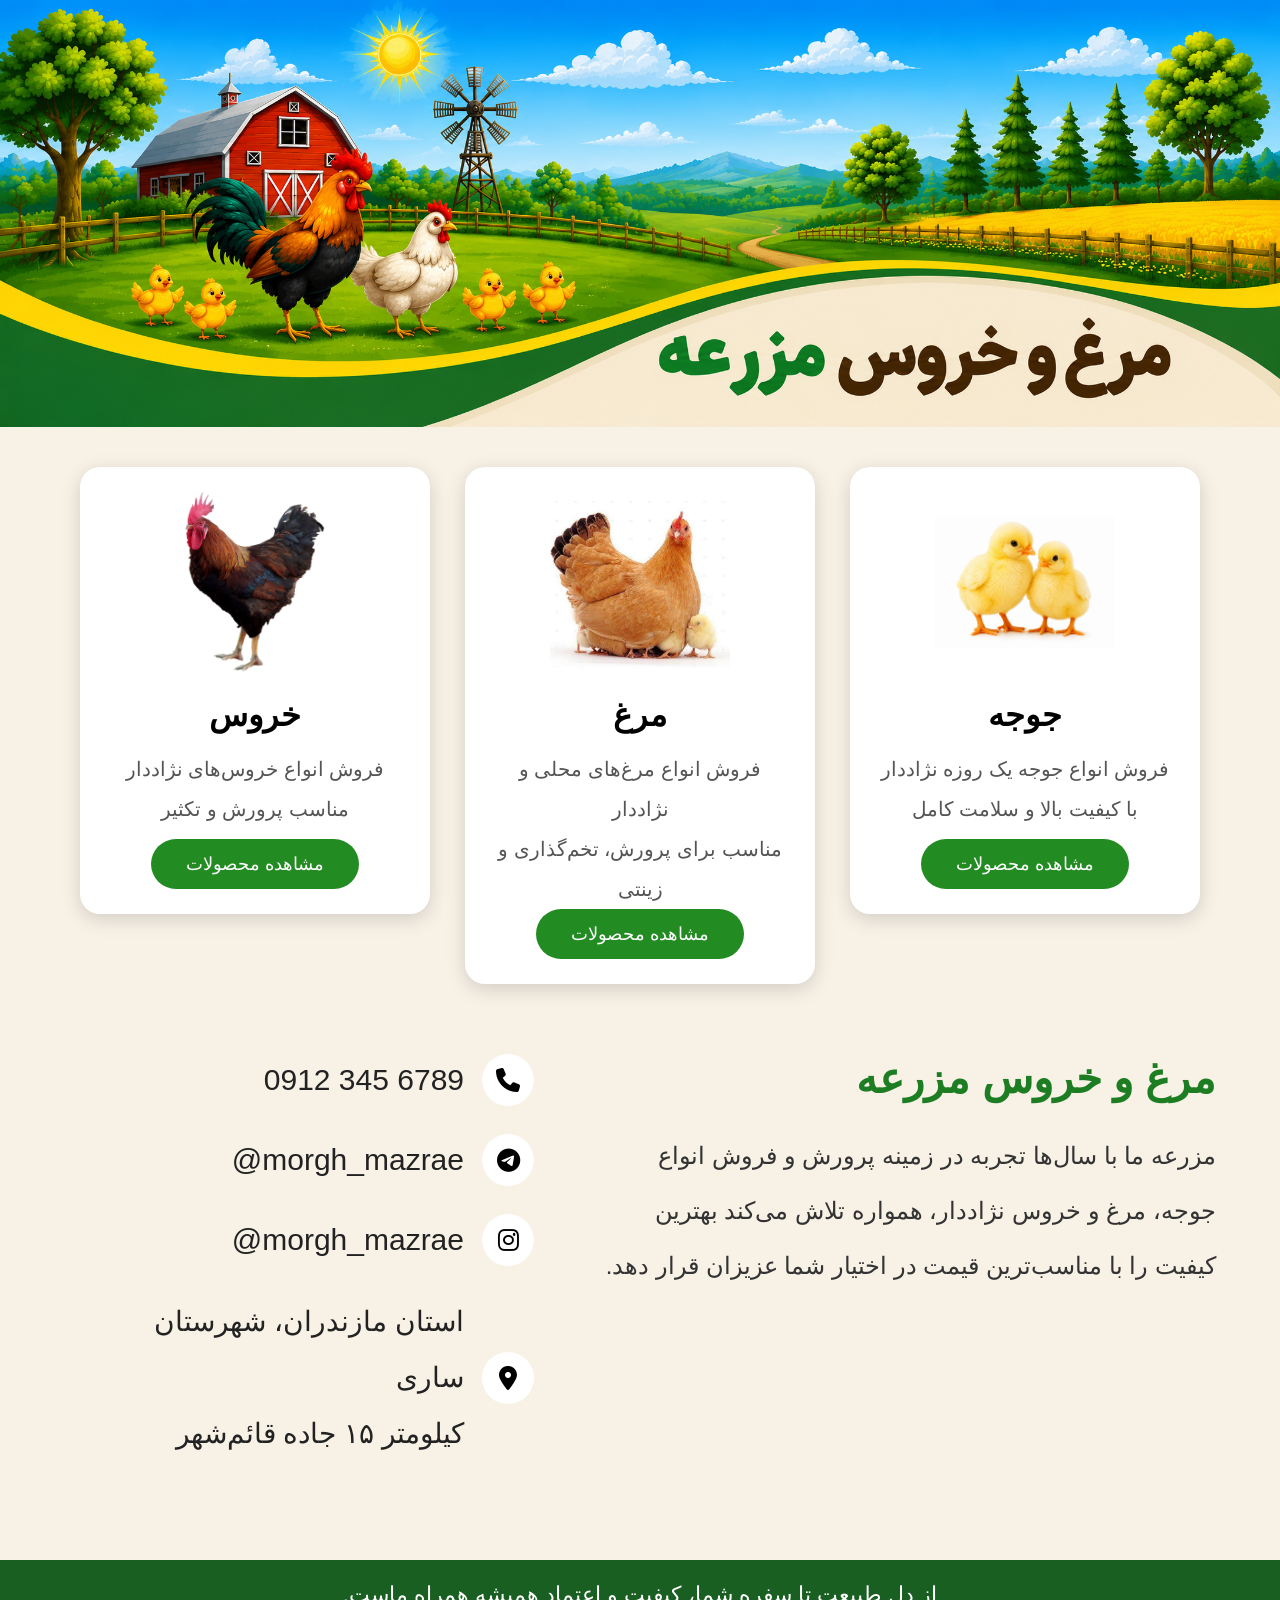
==== index.html @ 4c407608 "change" ====
<!DOCTYPE html>
<html lang="fa" dir="rtl">
<head>
<meta charset="UTF-8">
<meta name="viewport" content="width=device-width, initial-scale=1.0">
<title>مرغ و خروس مزرعه</title>
<link rel="icon" type="image/png" href="images/favicon.png">
<link rel="stylesheet" href="https://cdnjs.cloudflare.com/ajax/libs/font-awesome/6.7.2/css/all.min.css">
<link rel="stylesheet" href="css/style.css">
</head>
<body>

<header>
<img src="images/header.png" alt="مرغ و خروس مزرعه">
</header>

<section class="cards">

<div class="card">
<img src="images/chick.png" alt="جوجه">
<h2>جوجه</h2>
<p>فروش انواع جوجه یک روزه نژاددار<br>با کیفیت بالا و سلامت کامل</p>
<button>مشاهده محصولات</button>
</div>

<div class="card">
<img src="images/morgh.png" alt="مرغ">
<h2>مرغ</h2>
<p>فروش انواع مرغ‌های محلی و نژاددار<br>مناسب برای پرورش، تخم‌گذاری و زینتی</p>
<button>مشاهده محصولات</button>
</div>

<div class="card">
<img src="images/khroos.png" alt="خروس">
<h2>خروس</h2>
<p>فروش انواع خروس‌های نژاددار<br>مناسب پرورش و تکثیر</p>
<button>مشاهده محصولات</button>
</div>

</section>

<section class="about-contact">

<div class="about">
<h2>مرغ و خروس مزرعه</h2>
<p>
مزرعه ما با سال‌ها تجربه در زمینه پرورش و فروش انواع جوجه، مرغ و خروس نژاددار،
همواره تلاش می‌کند بهترین کیفیت را با مناسب‌ترین قیمت در اختیار شما عزیزان قرار دهد.
</p>
</div>

<div class="contact">

<div class="contact-item">
<div class="icon"><i class="fa-solid fa-phone"></i></div>
<span class="ltr">0912 345 6789</span>
</div>

<div class="contact-item">
<div class="icon"><i class="fa-brands fa-telegram"></i></div>
<span class="ltr">@morgh_mazrae</span>
</div>

<div class="contact-item">
<div class="icon"><i class="fa-brands fa-instagram"></i></div>
<span class="ltr">@morgh_mazrae</span>
</div>

<div class="contact-item">
<div class="icon"><i class="fa-solid fa-location-dot"></i></div>
<span class="address">
استان مازندران، شهرستان ساری<br>
کیلومتر ۱۵ جاده قائم‌شهر
</span>
</div>

</div>

</section>

<footer>
<p>از دل طبیعت تا سفره شما، کیفیت و اعتماد همیشه همراه ماست.</p>
</footer>

</body>
</html>
---- css/style.css ----
*{margin:0;padding:0;box-sizing:border-box}
body{background:#F7F1E6;font-family:Tahoma,sans-serif}
header{width:100%}header img{width:100%;display:block}
.cards{width:90%;margin:40px auto;display:flex;justify-content:center;align-items:flex-start;gap:35px;flex-wrap:wrap}
.card{width:350px;background:#fff;border-radius:20px;padding:25px;text-align:center;box-shadow:0 5px 20px rgba(0,0,0,.15);transition:.3s}
.card:hover{transform:translateY(-8px)}
.card img{width:180px;height:180px;object-fit:contain}
.card h2{font-size:32px;margin:20px 0 15px}
.card p{color:#555;font-size:20px;line-height:2;min-height:90px}
.card button{background:#228B22;color:#fff;border:none;padding:14px 35px;border-radius:40px;cursor:pointer;font-size:18px;transition:.3s}
.card button:hover{background:#196d19}
.about-contact{width:90%;margin:70px auto;display:flex;justify-content:center;align-items:flex-start;gap:70px}
.about{flex:1}.about h2{color:#1d7d22;font-size:42px;margin-bottom:25px}.about p{font-size:24px;line-height:2.3;color:#333}
.contact{width:430px;padding-left:35px;margin-left:40px}
.contact-item{display:flex;align-items:center;gap:18px;margin-bottom:28px}
.icon{width:52px;height:52px;background:#fff;border-radius:50%;display:flex;justify-content:center;align-items:center;font-size:24px;color:#000;flex-shrink:0}
.ltr{direction:ltr;unicode-bidi:bidi-override;font-size:30px;color:#222}
.address{direction:rtl;font-size:28px;line-height:2;color:#222}
footer{background:#195f22;color:#fff;text-align:center;padding:22px;margin-top:70px;font-size:22px}
@media(max-width:992px){
.cards{flex-direction:column;align-items:center}
.card{width:95%;max-width:420px}
.about-contact{flex-direction:column;gap:40px}
.about{text-align:center}
.about h2{font-size:34px}.about p{font-size:22px}
.contact{width:100%;max-width:500px;padding-left:0;margin:0 auto}
}
@media(max-width:768px){
.card{width:92%;padding:20px}
.card img{width:150px;height:150px}
.card h2{font-size:28px}
.card p{font-size:18px;min-height:auto}
.card button{width:100%}
.about-contact{width:92%;margin:50px auto}
.about h2{font-size:30px}.about p{font-size:19px}
.icon{width:46px;height:46px;font-size:20px}
.ltr,.address{font-size:20px}
footer{font-size:18px;padding:18px}
}
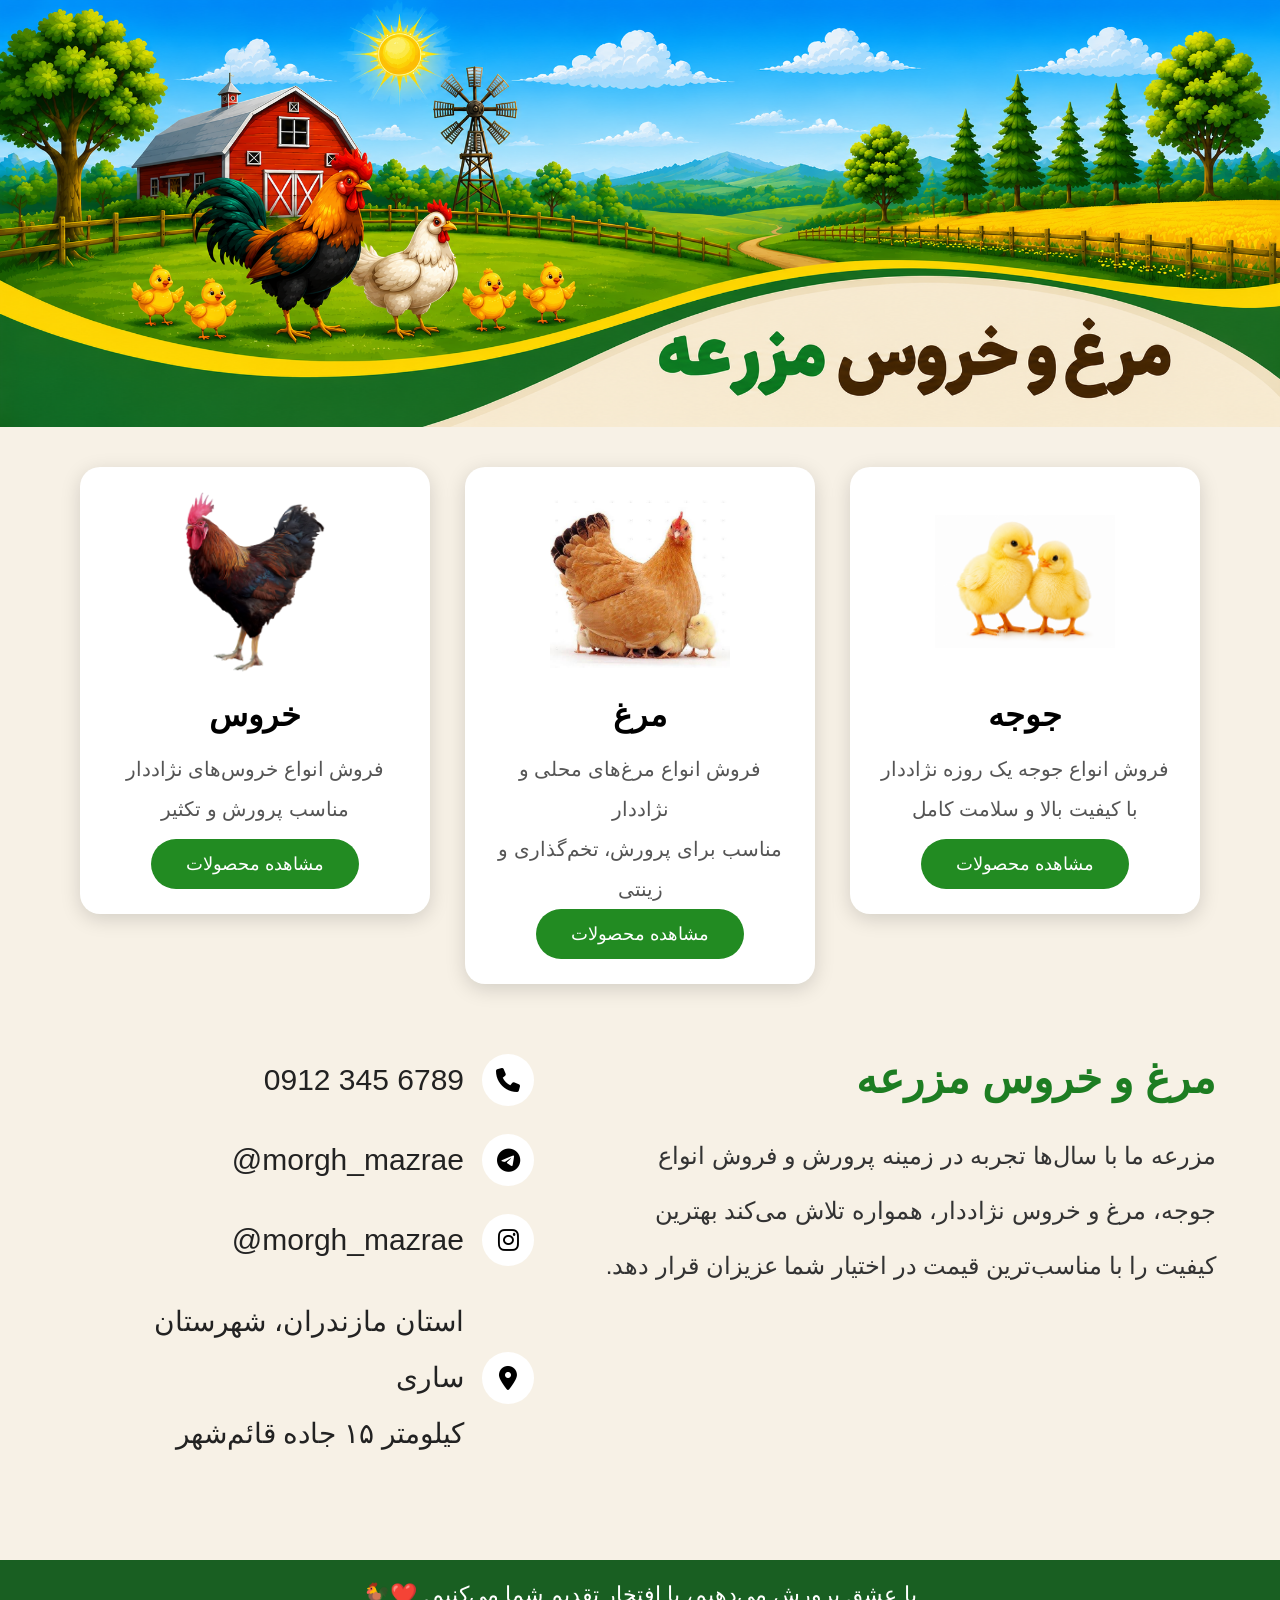
==== commit cd6b6310: "text" ====
--- a/index.html
+++ b/index.html
@@ -79,7 +79,7 @@
 </section>
 
 <footer>
-<p>از دل طبیعت تا سفره شما، کیفیت و اعتماد همیشه همراه ماست.</p>
+<p>با عشق پرورش می‌دهیم، با افتخار تقدیم شما می‌کنیم. ❤️🐓</p>
 </footer>
 
 </body>
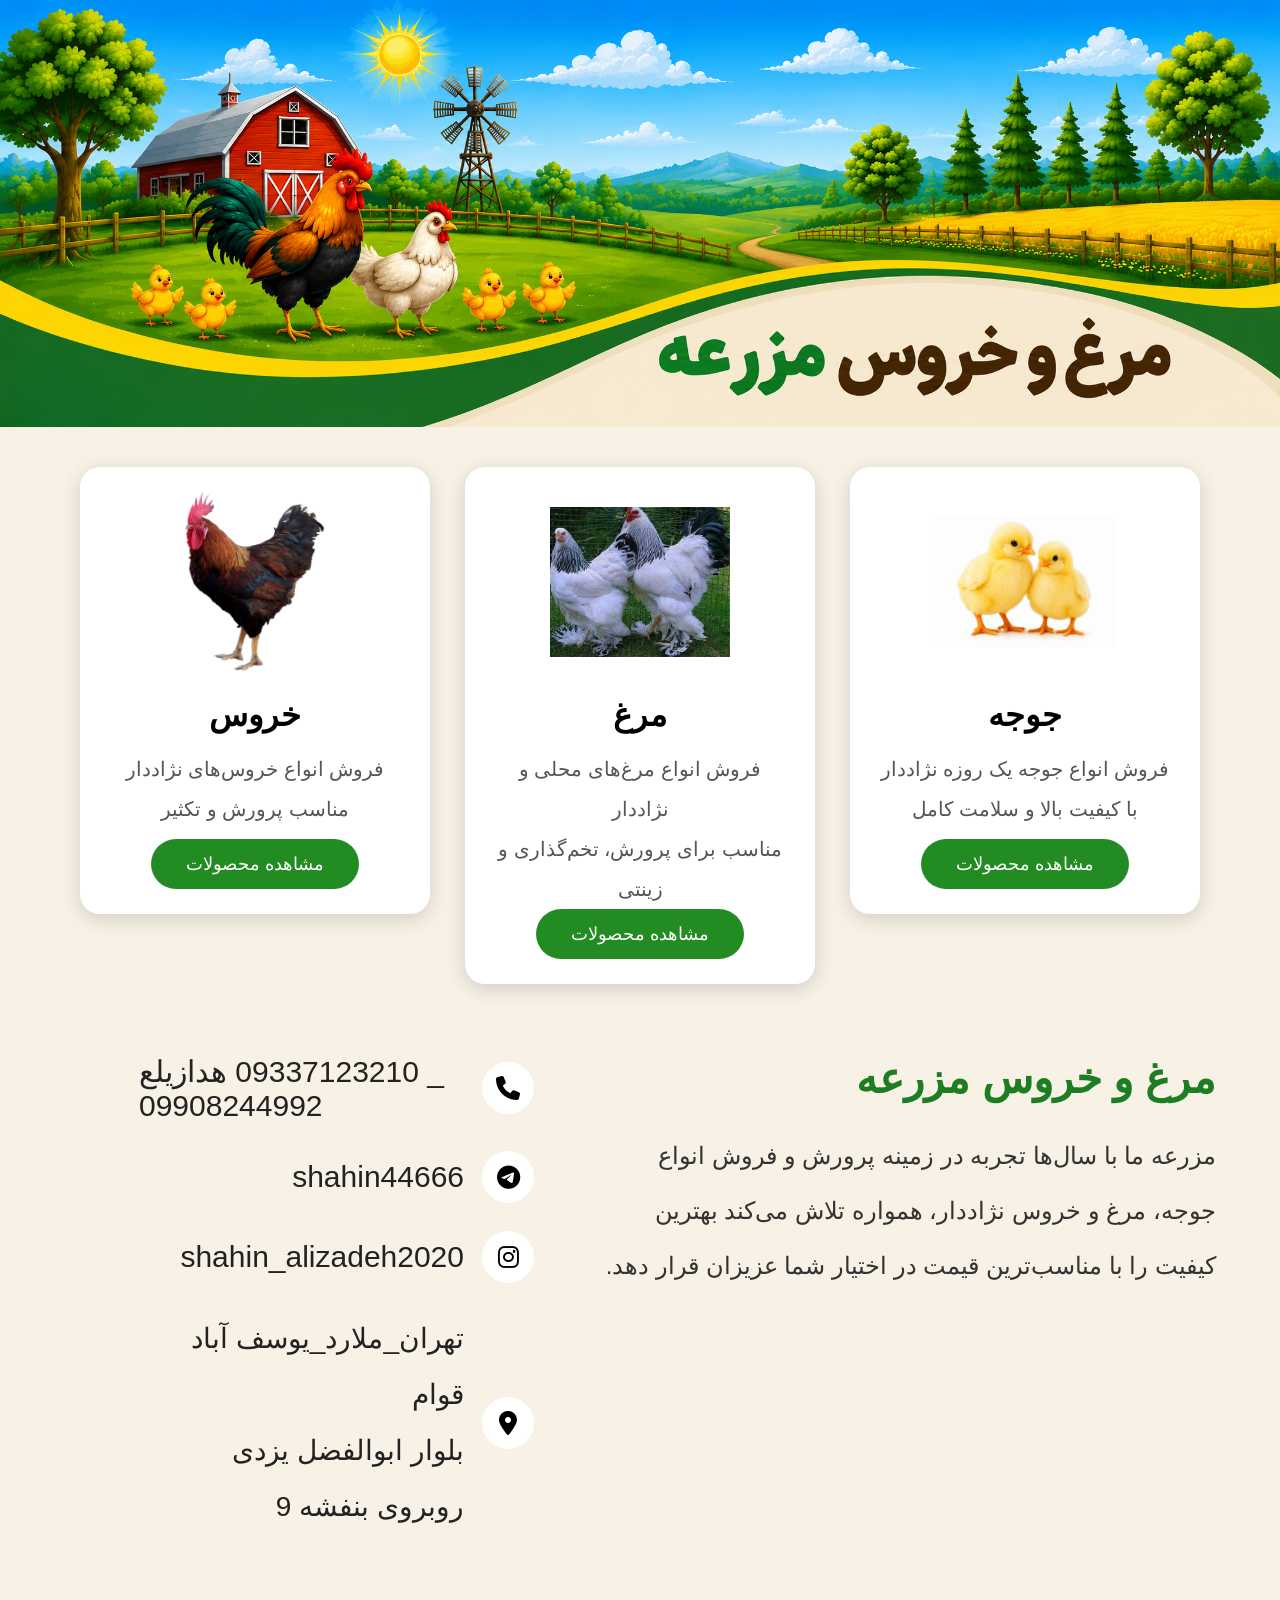
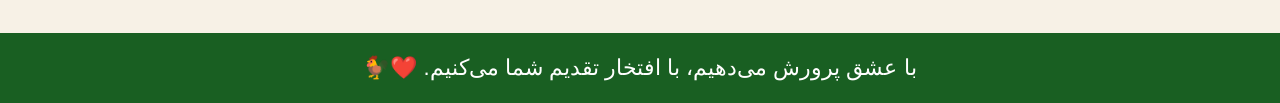
==== commit 2fa5678b: "chang text address" ====
--- a/index.html
+++ b/index.html
@@ -3,7 +3,7 @@
 <head>
 <meta charset="UTF-8">
 <meta name="viewport" content="width=device-width, initial-scale=1.0">
-<title>مرغ و خروس مزرعه</title>
+<title>جوجه مزرعه</title>
 <link rel="icon" type="image/png" href="images/favicon.png">
 <link rel="stylesheet" href="https://cdnjs.cloudflare.com/ajax/libs/font-awesome/6.7.2/css/all.min.css">
 <link rel="stylesheet" href="css/style.css">
@@ -11,7 +11,7 @@
 <body>
 
 <header>
-<img src="images/header.png" alt="مرغ و خروس مزرعه">
+<img src="images/header.png" alt="جوجه نژاددار مزرعه">
 </header>
 
 <section class="cards">
@@ -53,24 +53,24 @@
 
 <div class="contact-item">
 <div class="icon"><i class="fa-solid fa-phone"></i></div>
-<span class="ltr">0912 345 6789</span>
+<span class="ltr">علیزاده 09337123210 _ 09908244992</span>
 </div>
 
 <div class="contact-item">
 <div class="icon"><i class="fa-brands fa-telegram"></i></div>
-<span class="ltr">@morgh_mazrae</span>
+<span class="ltr">shahin44666</span>
 </div>
 
 <div class="contact-item">
 <div class="icon"><i class="fa-brands fa-instagram"></i></div>
-<span class="ltr">@morgh_mazrae</span>
+<span class="ltr">shahin_alizadeh2020</span>
 </div>
 
 <div class="contact-item">
 <div class="icon"><i class="fa-solid fa-location-dot"></i></div>
 <span class="address">
-استان مازندران، شهرستان ساری<br>
-کیلومتر ۱۵ جاده قائم‌شهر
+تهران_ملارد_یوسف آباد قوام<br>
+بلوار ابوالفضل یزدی  روبروی بنفشه 9
 </span>
 </div>
 
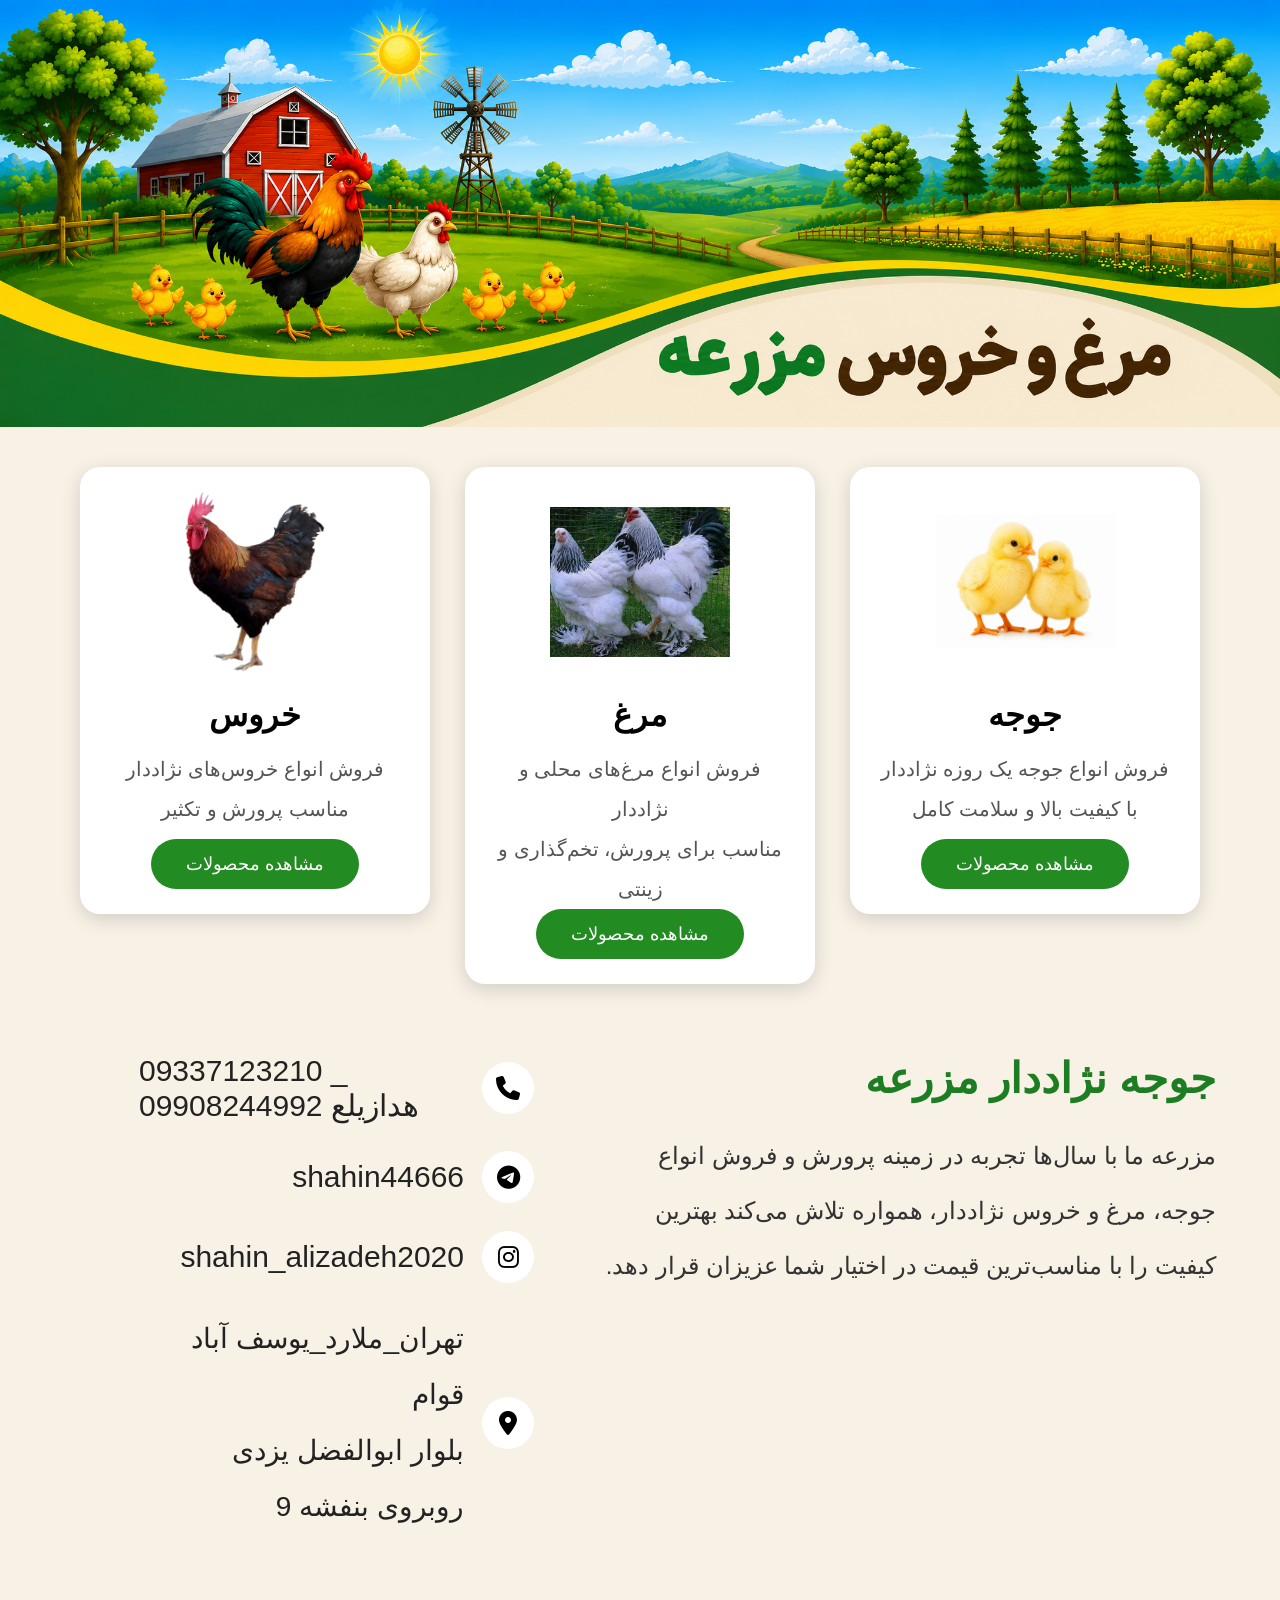
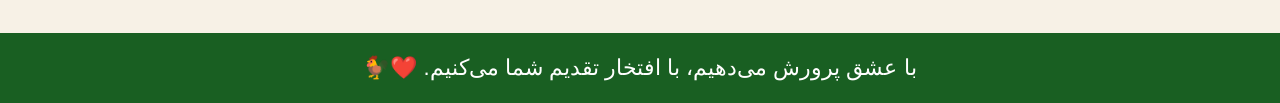
==== commit ddb8522f: "chang" ====
--- a/index.html
+++ b/index.html
@@ -17,21 +17,21 @@
 <section class="cards">
 
 <div class="card">
-<img src="images/chick.png" alt="جوجه">
+<img src="images/chick.png" alt="جوجه برهما بلک">
 <h2>جوجه</h2>
 <p>فروش انواع جوجه یک روزه نژاددار<br>با کیفیت بالا و سلامت کامل</p>
 <button>مشاهده محصولات</button>
 </div>
 
 <div class="card">
-<img src="images/morgh.png" alt="مرغ">
+<img src="images/morgh.png" alt="جوجه برهما لایت">
 <h2>مرغ</h2>
 <p>فروش انواع مرغ‌های محلی و نژاددار<br>مناسب برای پرورش، تخم‌گذاری و زینتی</p>
 <button>مشاهده محصولات</button>
 </div>
 
 <div class="card">
-<img src="images/khroos.png" alt="خروس">
+<img src="images/khroos.png" alt="جوجه برهما گلد">
 <h2>خروس</h2>
 <p>فروش انواع خروس‌های نژاددار<br>مناسب پرورش و تکثیر</p>
 <button>مشاهده محصولات</button>
@@ -42,7 +42,7 @@
 <section class="about-contact">
 
 <div class="about">
-<h2>مرغ و خروس مزرعه</h2>
+<h2>جوجه نژاددار مزرعه</h2>
 <p>
 مزرعه ما با سال‌ها تجربه در زمینه پرورش و فروش انواع جوجه، مرغ و خروس نژاددار،
 همواره تلاش می‌کند بهترین کیفیت را با مناسب‌ترین قیمت در اختیار شما عزیزان قرار دهد.
@@ -53,7 +53,7 @@
 
 <div class="contact-item">
 <div class="icon"><i class="fa-solid fa-phone"></i></div>
-<span class="ltr">علیزاده 09337123210 _ 09908244992</span>
+<span class="ltr">09337123210 _ 09908244992 علیزاده</span>
 </div>
 
 <div class="contact-item">
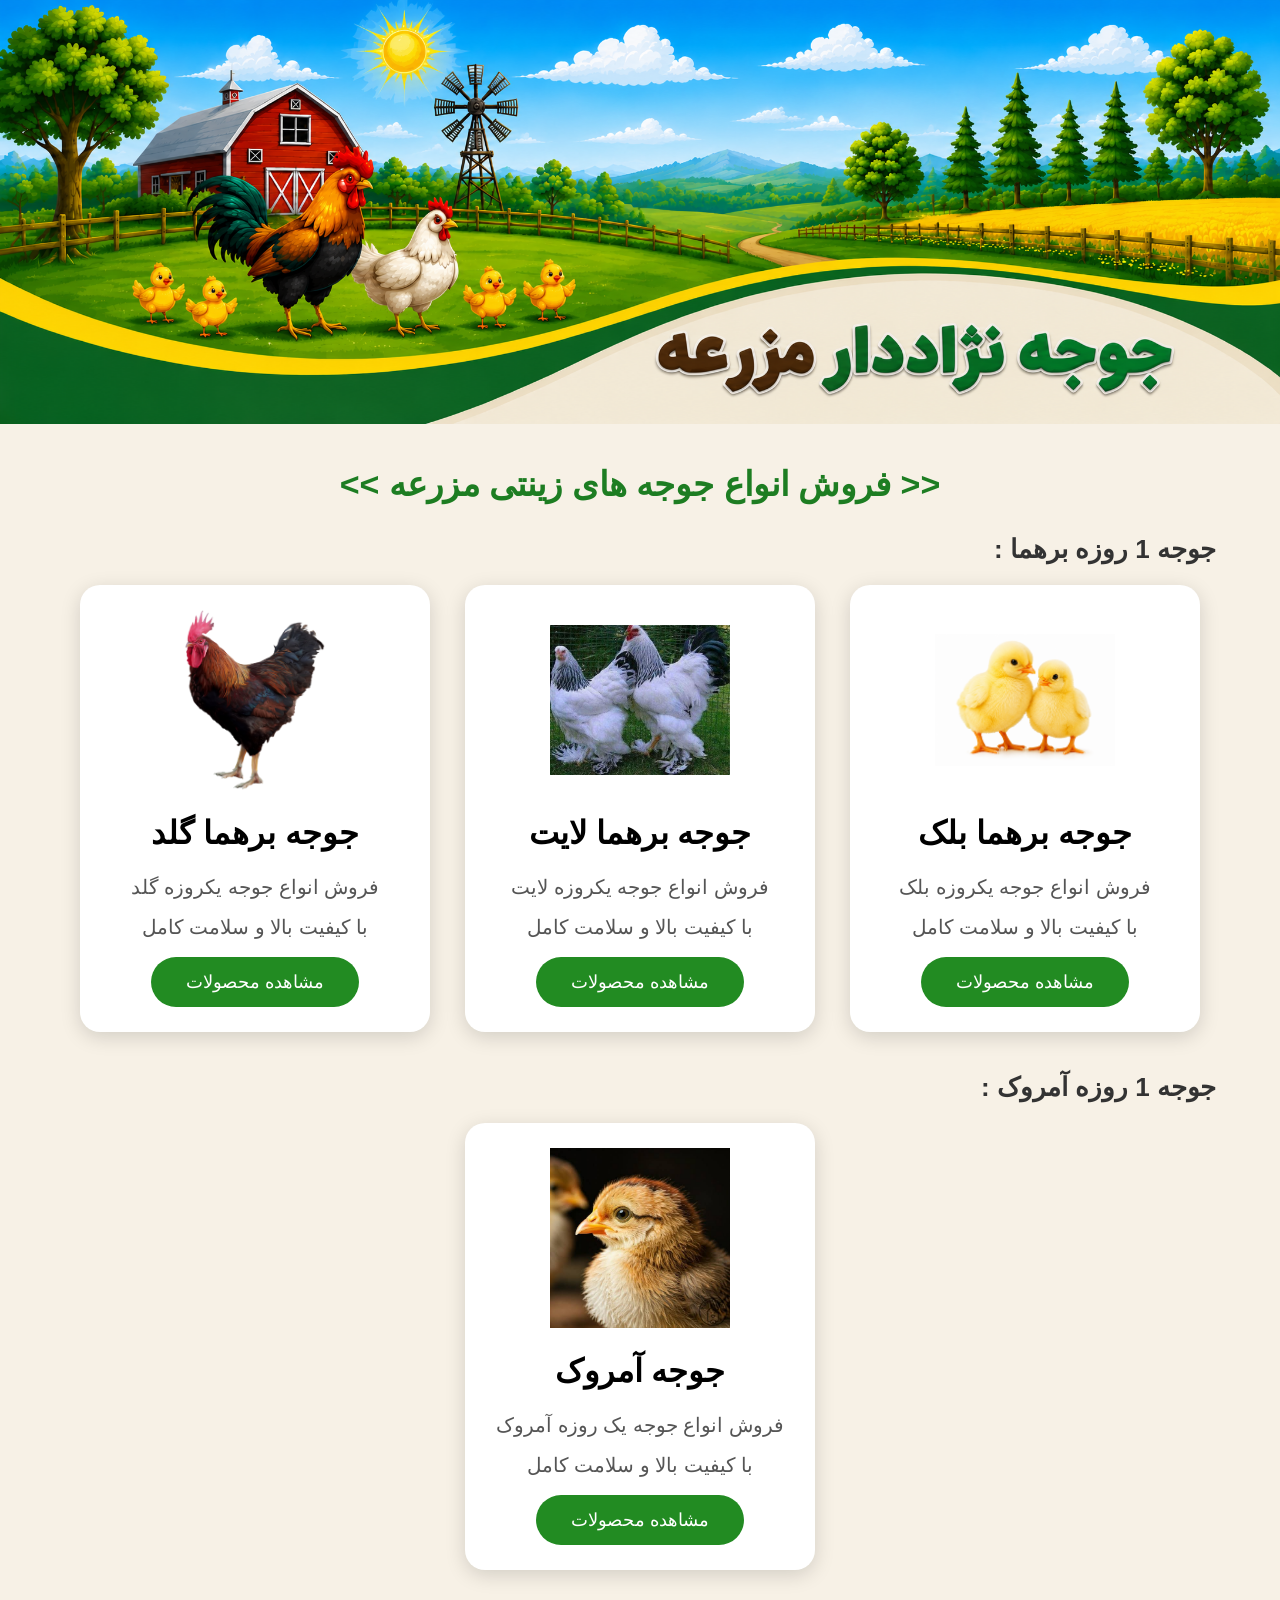
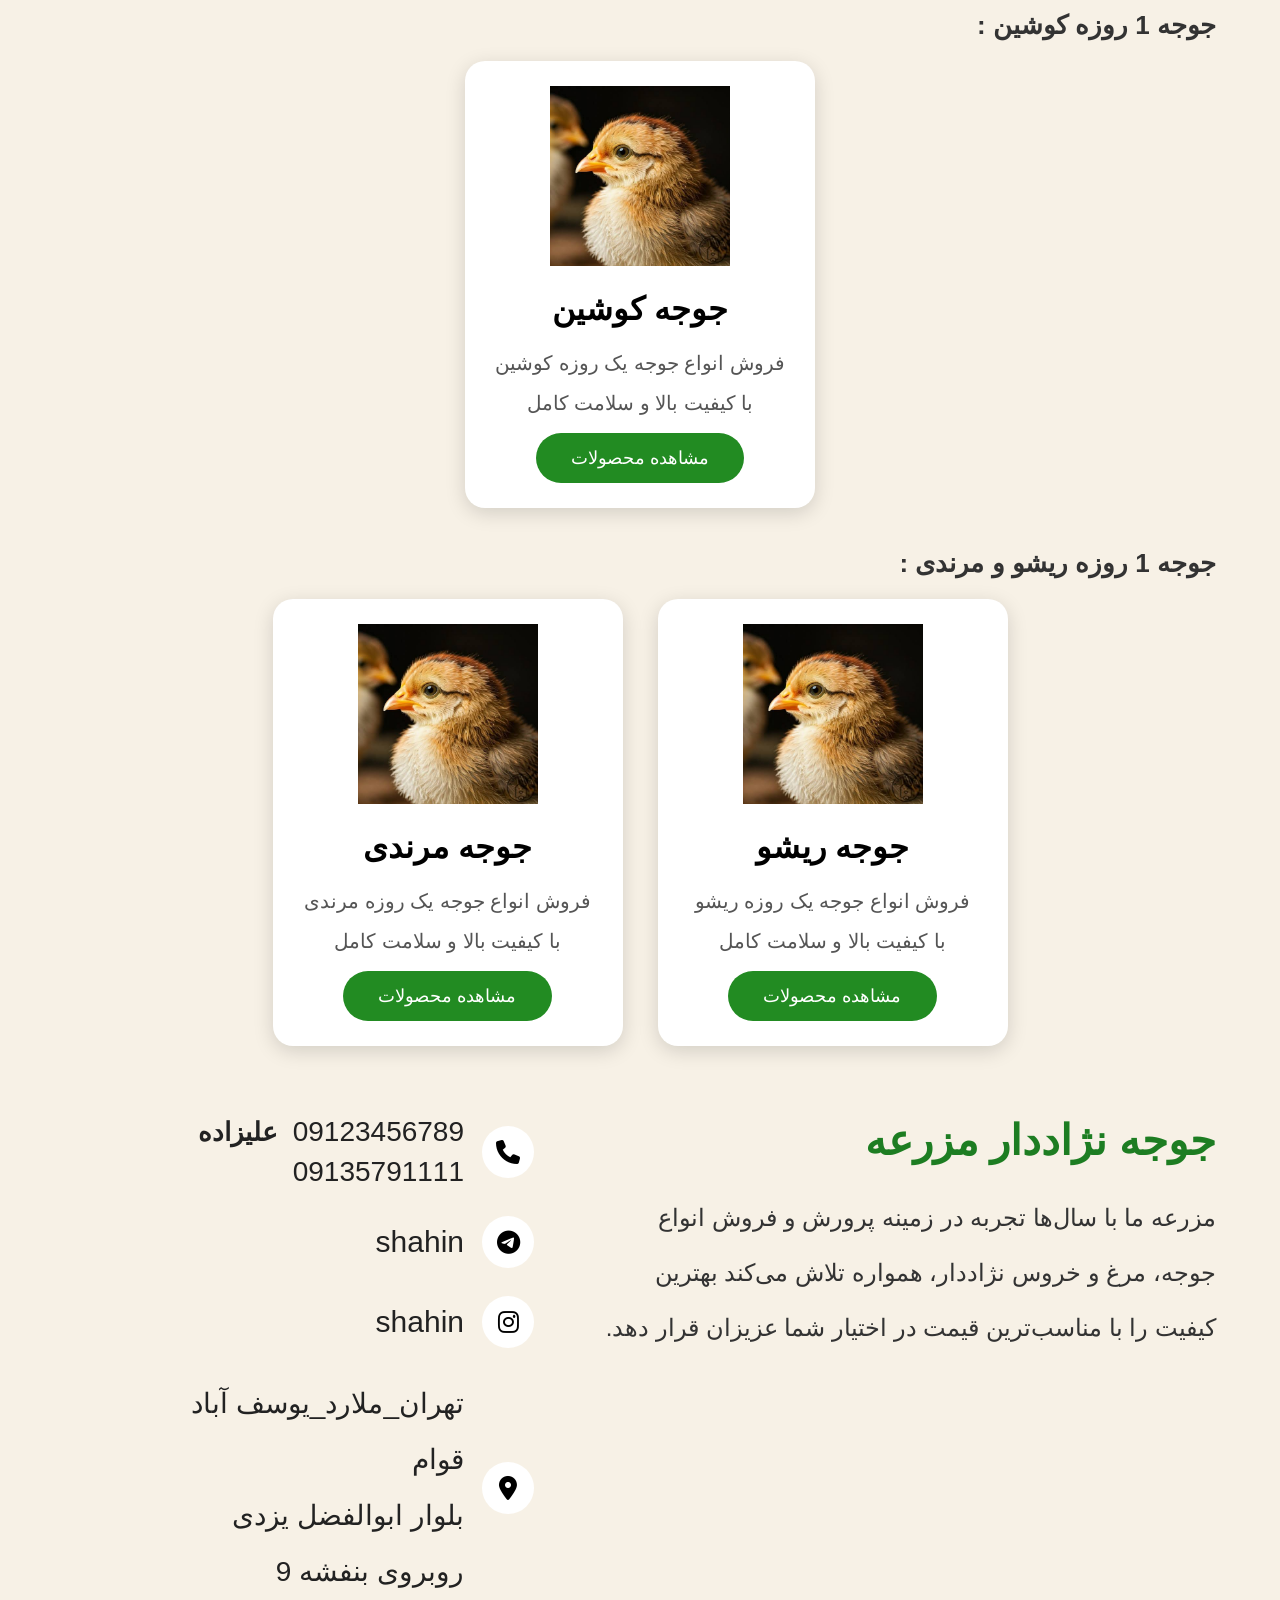
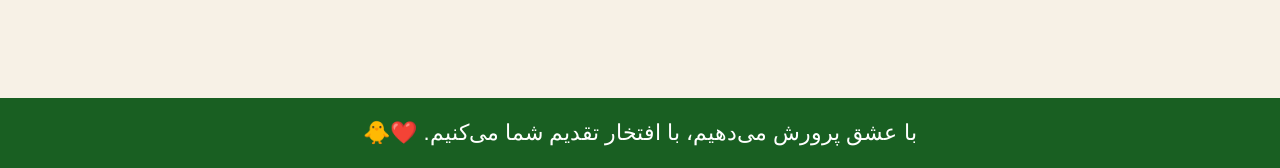
==== commit 199dbdff: "change all" ====
--- a/index.html
+++ b/index.html
@@ -3,7 +3,7 @@
 <head>
 <meta charset="UTF-8">
 <meta name="viewport" content="width=device-width, initial-scale=1.0">
-<title>جوجه مزرعه</title>
+<title>جوجه نژاددار مزرعه</title>
 <link rel="icon" type="image/png" href="images/favicon.png">
 <link rel="stylesheet" href="https://cdnjs.cloudflare.com/ajax/libs/font-awesome/6.7.2/css/all.min.css">
 <link rel="stylesheet" href="css/style.css">
@@ -14,31 +14,94 @@
 <img src="images/header.png" alt="جوجه نژاددار مزرعه">
 </header>
 
+<!-- بخش عناوین -->
+<section class="titles-section">
+  <h1 class="page-main-title">&lt;&lt; فروش انواع جوجه های زینتی مزرعه &gt;&gt;</h1>
+  <h2 class="category-title">جوجه 1 روزه برهما :</h2>
+</section>
+
+<!-- کارت‌های برهما -->
 <section class="cards">
 
 <div class="card">
-<img src="images/chick.png" alt="جوجه برهما بلک">
-<h2>جوجه</h2>
-<p>فروش انواع جوجه یک روزه نژاددار<br>با کیفیت بالا و سلامت کامل</p>
+<img src="images/black.png" alt="جوجه برهما بلک">
+<h2>جوجه برهما بلک</h2>
+<p>فروش انواع جوجه یکروزه بلک<br>با کیفیت بالا و سلامت کامل</p>
 <button>مشاهده محصولات</button>
 </div>
 
 <div class="card">
-<img src="images/morgh.png" alt="جوجه برهما لایت">
-<h2>مرغ</h2>
-<p>فروش انواع مرغ‌های محلی و نژاددار<br>مناسب برای پرورش، تخم‌گذاری و زینتی</p>
+<img src="images/layt.png" alt="جوجه برهما لایت">
+<h2>جوجه برهما لایت</h2>
+<p>فروش انواع جوجه یکروزه لایت<br>با کیفیت بالا و سلامت کامل</p>
 <button>مشاهده محصولات</button>
 </div>
 
 <div class="card">
-<img src="images/khroos.png" alt="جوجه برهما گلد">
-<h2>خروس</h2>
-<p>فروش انواع خروس‌های نژاددار<br>مناسب پرورش و تکثیر</p>
+<img src="images/gold.png" alt="جوجه برهما گلد">
+<h2>جوجه برهما گلد</h2>
+<p>فروش انواع جوجه یکروزه گلد<br>با کیفیت بالا و سلامت کامل</p>
 <button>مشاهده محصولات</button>
 </div>
 
 </section>
 
+<!-- بخش کارت آمروک -->
+<section class="titles-section">
+  <h2 class="category-title">جوجه 1 روزه آمروک :</h2>
+</section>
+
+<section class="cards">
+
+<div class="card">
+<img src="images/amrook.png" alt="جوجه آمروک">
+<h2>جوجه آمروک</h2>
+<p>فروش انواع جوجه یک روزه آمروک<br>با کیفیت بالا و سلامت کامل</p>
+<button>مشاهده محصولات</button>
+</div>
+
+</section>
+
+<!-- بخش کارت کوشین -->
+<section class="titles-section">
+  <h2 class="category-title">جوجه 1 روزه کوشین :</h2>
+</section>
+
+<section class="cards">
+
+<div class="card">
+<img src="images/koshin.png" alt="جوجه کوشین">
+<h2>جوجه کوشین</h2>
+<p>فروش انواع جوجه یک روزه کوشین<br>با کیفیت بالا و سلامت کامل</p>
+<button>مشاهده محصولات</button>
+</div>
+
+</section>
+
+<!-- بخش کارت‌های ریشو و مرندی -->
+<section class="titles-section">
+  <h2 class="category-title">جوجه 1 روزه ریشو و مرندی :</h2>
+</section>
+
+<section class="cards">
+
+<div class="card">
+<img src="images/rishoo.png" alt="جوجه ریشو">
+<h2>جوجه ریشو</h2>
+<p>فروش انواع جوجه یک روزه ریشو<br>با کیفیت بالا و سلامت کامل</p>
+<button>مشاهده محصولات</button>
+</div>
+
+<div class="card">
+<img src="images/marandi.png" alt="جوجه مرندی">
+<h2>جوجه مرندی</h2>
+<p>فروش انواع جوجه یک روزه مرندی<br>با کیفیت بالا و سلامت کامل</p>
+<button>مشاهده محصولات</button>
+</div>
+
+</section>
+
+<!-- بخش درباره ما و تماس -->
 <section class="about-contact">
 
 <div class="about">
@@ -52,18 +115,34 @@
 <div class="contact">
 
 <div class="contact-item">
-<div class="icon"><i class="fa-solid fa-phone"></i></div>
-<span class="ltr">09337123210 _ 09908244992 علیزاده</span>
+
+    <div class="icon">
+        <i class="fa-solid fa-phone"></i>
+    </div>
+
+    <div class="phone-box">
+
+        <div class="phone-row">
+            <span class="phone-number ltr">09123456789</span>
+            <span class="phone-name">علیزاده</span>
+        </div>
+
+        <div class="phone-row">
+            <span class="phone-number ltr">09135791111</span>
+        </div>
+
+    </div>
+
 </div>
 
 <div class="contact-item">
 <div class="icon"><i class="fa-brands fa-telegram"></i></div>
-<span class="ltr">shahin44666</span>
+<span class="ltr">shahin</span>
 </div>
 
 <div class="contact-item">
 <div class="icon"><i class="fa-brands fa-instagram"></i></div>
-<span class="ltr">shahin_alizadeh2020</span>
+<span class="ltr">shahin</span>
 </div>
 
 <div class="contact-item">
@@ -79,7 +158,7 @@
 </section>
 
 <footer>
-<p>با عشق پرورش می‌دهیم، با افتخار تقدیم شما می‌کنیم. ❤️🐓</p>
+<p>با عشق پرورش می‌دهیم، با افتخار تقدیم شما می‌کنیم. ❤️🐥</p>
 </footer>
 
 </body>
--- a/css/style.css
+++ b/css/style.css
@@ -1,7 +1,28 @@
 *{margin:0;padding:0;box-sizing:border-box}
 body{background:#F7F1E6;font-family:Tahoma,sans-serif}
-header{width:100%}header img{width:100%;display:block}
-.cards{width:90%;margin:40px auto;display:flex;justify-content:center;align-items:flex-start;gap:35px;flex-wrap:wrap}
+header{width:100%}
+header img{width:100%;display:block}
+
+/* استایل عناوین بالای کارت‌ها */
+.titles-section{
+  width:90%;
+  margin:40px auto 10px;
+}
+.page-main-title{
+  text-align:center;
+  font-size:34px;
+  color:#1d7d22;
+  margin-bottom:30px;
+  font-weight:bold;
+}
+.category-title{
+  text-align:right;
+  font-size:26px;
+  color:#333;
+  font-weight:bold;
+}
+
+.cards{width:90%;margin:20px auto 40px;display:flex;justify-content:center;align-items:flex-start;gap:35px;flex-wrap:wrap}
 .card{width:350px;background:#fff;border-radius:20px;padding:25px;text-align:center;box-shadow:0 5px 20px rgba(0,0,0,.15);transition:.3s}
 .card:hover{transform:translateY(-8px)}
 .card img{width:180px;height:180px;object-fit:contain}
@@ -9,6 +30,7 @@
 .card p{color:#555;font-size:20px;line-height:2;min-height:90px}
 .card button{background:#228B22;color:#fff;border:none;padding:14px 35px;border-radius:40px;cursor:pointer;font-size:18px;transition:.3s}
 .card button:hover{background:#196d19}
+
 .about-contact{width:90%;margin:70px auto;display:flex;justify-content:center;align-items:flex-start;gap:70px}
 .about{flex:1}.about h2{color:#1d7d22;font-size:42px;margin-bottom:25px}.about p{font-size:24px;line-height:2.3;color:#333}
 .contact{width:430px;padding-left:35px;margin-left:40px}
@@ -16,7 +38,14 @@
 .icon{width:52px;height:52px;background:#fff;border-radius:50%;display:flex;justify-content:center;align-items:center;font-size:24px;color:#000;flex-shrink:0}
 .ltr{direction:ltr;unicode-bidi:bidi-override;font-size:30px;color:#222}
 .address{direction:rtl;font-size:28px;line-height:2;color:#222}
+
+.phone-box{display:flex;flex-direction:column;gap:8px}
+.phone-row{display:flex;align-items:center;gap:15px}
+.phone-name{font-size:26px;font-weight:bold;color:#222}
+.phone-number{direction:ltr;unicode-bidi:bidi-override;font-size:28px}
+
 footer{background:#195f22;color:#fff;text-align:center;padding:22px;margin-top:70px;font-size:22px}
+
 @media(max-width:992px){
 .cards{flex-direction:column;align-items:center}
 .card{width:95%;max-width:420px}
@@ -25,7 +54,10 @@
 .about h2{font-size:34px}.about p{font-size:22px}
 .contact{width:100%;max-width:500px;padding-left:0;margin:0 auto}
 }
+
 @media(max-width:768px){
+.page-main-title{font-size:26px;margin-bottom:20px}
+.category-title{font-size:22px;text-align:center}
 .card{width:92%;padding:20px}
 .card img{width:150px;height:150px}
 .card h2{font-size:28px}
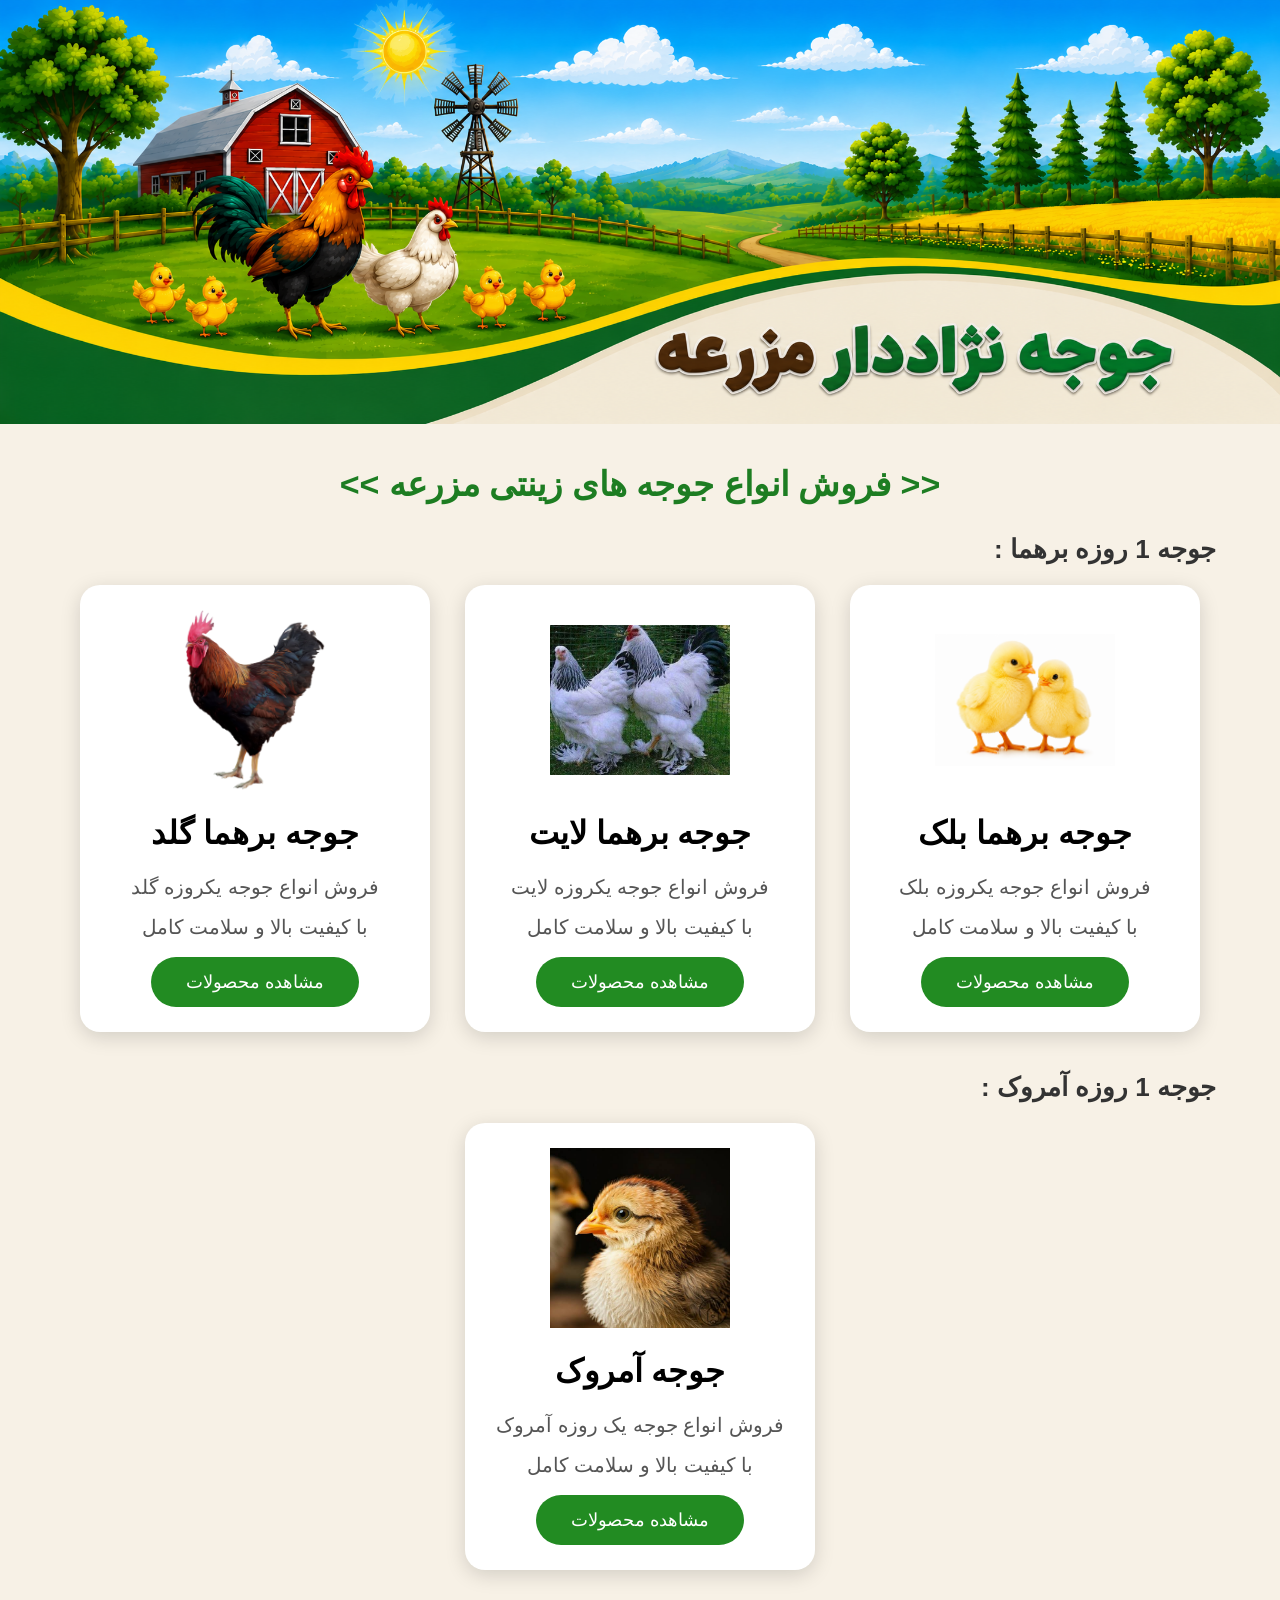
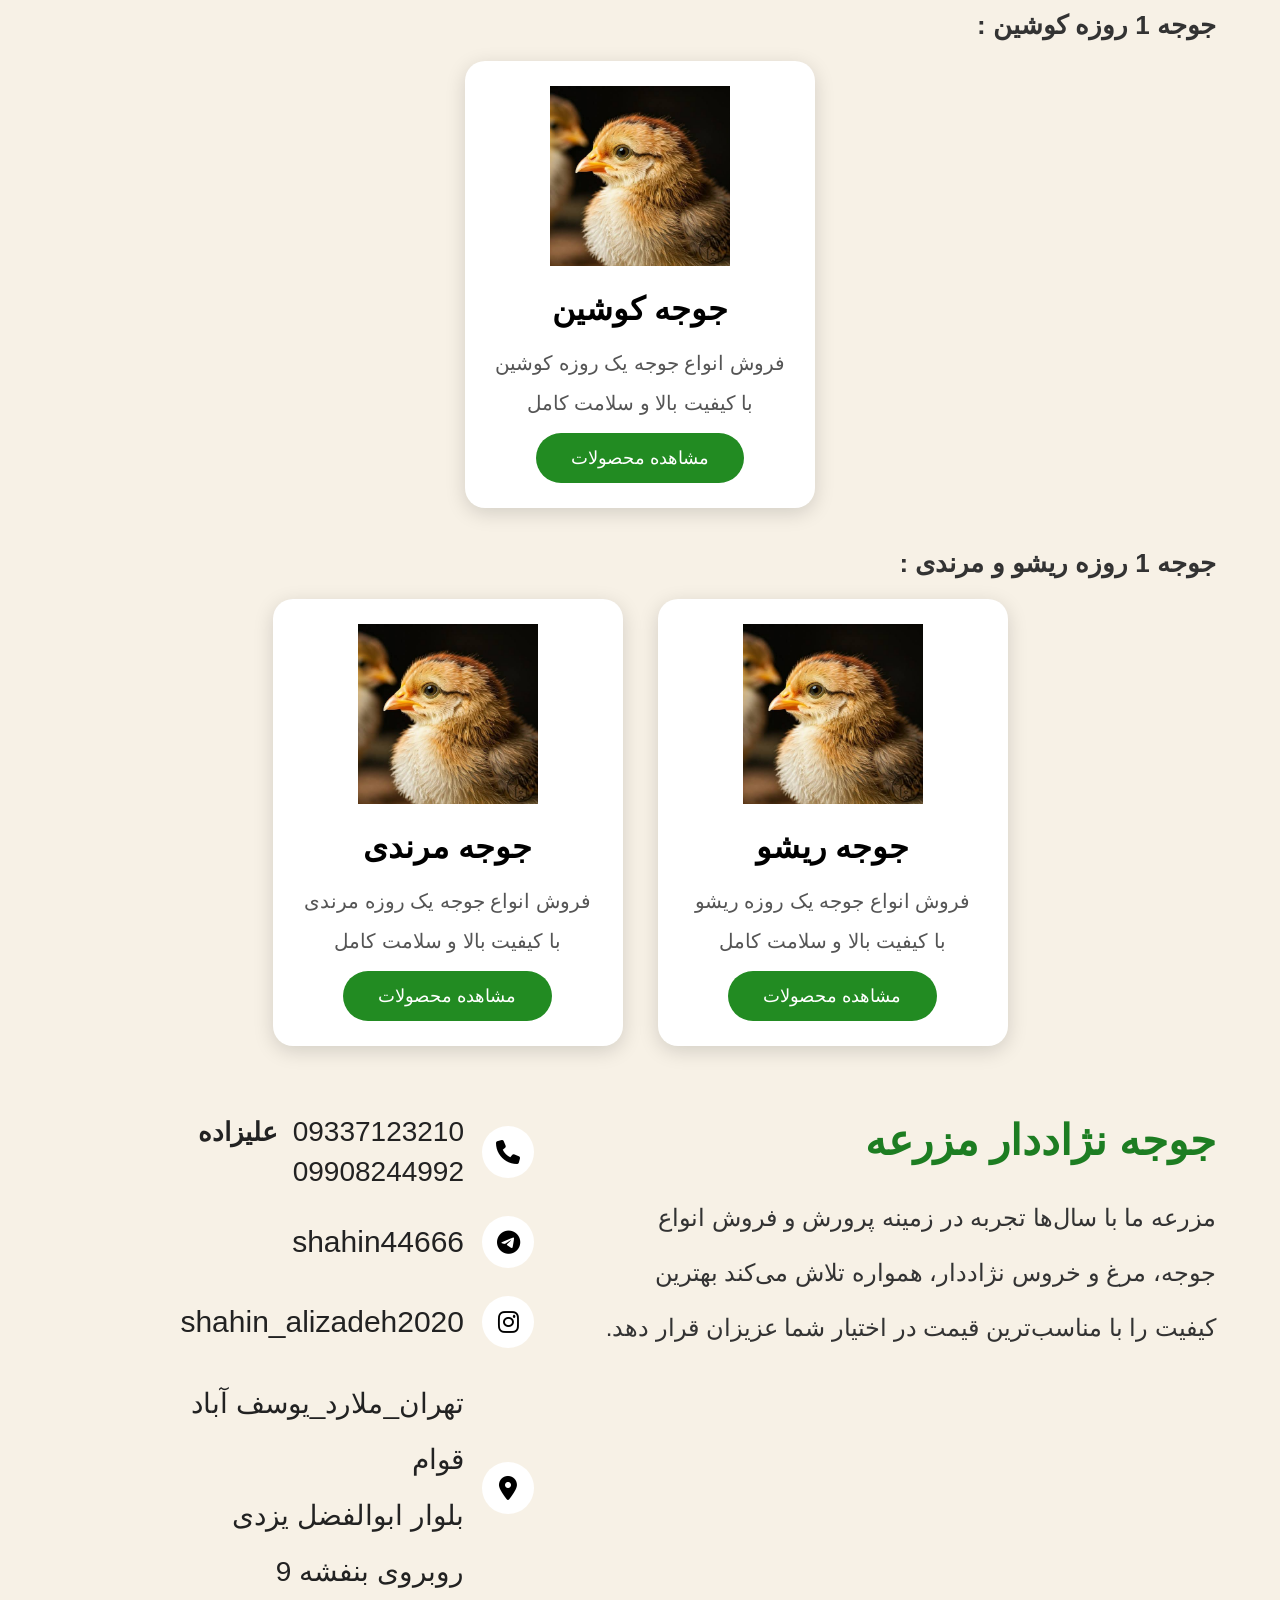
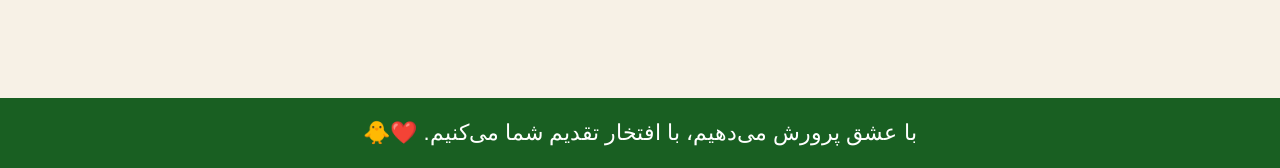
==== commit 6eb15cad: "change number" ====
--- a/index.html
+++ b/index.html
@@ -27,21 +27,27 @@
 <img src="images/black.png" alt="جوجه برهما بلک">
 <h2>جوجه برهما بلک</h2>
 <p>فروش انواع جوجه یکروزه بلک<br>با کیفیت بالا و سلامت کامل</p>
-<button>مشاهده محصولات</button>
+<a href="brahma-black.html">
+  <button>مشاهده محصولات</button>
+</a>
 </div>
 
 <div class="card">
-<img src="images/layt.png" alt="جوجه برهما لایت">
+<img src="images/light.png" alt="جوجه برهما لایت">
 <h2>جوجه برهما لایت</h2>
 <p>فروش انواع جوجه یکروزه لایت<br>با کیفیت بالا و سلامت کامل</p>
-<button>مشاهده محصولات</button>
+<a href="brahma-light.html">
+  <button>مشاهده محصولات</button>
+</a>
 </div>
 
 <div class="card">
 <img src="images/gold.png" alt="جوجه برهما گلد">
 <h2>جوجه برهما گلد</h2>
 <p>فروش انواع جوجه یکروزه گلد<br>با کیفیت بالا و سلامت کامل</p>
-<button>مشاهده محصولات</button>
+<a href="brahma-gold.html">
+  <button>مشاهده محصولات</button>
+</a>
 </div>
 
 </section>
@@ -54,10 +60,12 @@
 <section class="cards">
 
 <div class="card">
-<img src="images/amrook.png" alt="جوجه آمروک">
+<img src="images/amrock.png" alt="جوجه آمروک">
 <h2>جوجه آمروک</h2>
 <p>فروش انواع جوجه یک روزه آمروک<br>با کیفیت بالا و سلامت کامل</p>
-<button>مشاهده محصولات</button>
+<a href="amrock.html">
+  <button>مشاهده محصولات</button>
+</a>
 </div>
 
 </section>
@@ -70,10 +78,12 @@
 <section class="cards">
 
 <div class="card">
-<img src="images/koshin.png" alt="جوجه کوشین">
+<img src="images/cochin.png" alt="جوجه کوشین">
 <h2>جوجه کوشین</h2>
 <p>فروش انواع جوجه یک روزه کوشین<br>با کیفیت بالا و سلامت کامل</p>
-<button>مشاهده محصولات</button>
+<a href="cochin.html">
+  <button>مشاهده محصولات</button>
+</a>
 </div>
 
 </section>
@@ -89,14 +99,18 @@
 <img src="images/rishoo.png" alt="جوجه ریشو">
 <h2>جوجه ریشو</h2>
 <p>فروش انواع جوجه یک روزه ریشو<br>با کیفیت بالا و سلامت کامل</p>
-<button>مشاهده محصولات</button>
+<a href="rishoo.html">
+  <button>مشاهده محصولات</button>
+</a>
 </div>
 
 <div class="card">
 <img src="images/marandi.png" alt="جوجه مرندی">
 <h2>جوجه مرندی</h2>
 <p>فروش انواع جوجه یک روزه مرندی<br>با کیفیت بالا و سلامت کامل</p>
-<button>مشاهده محصولات</button>
+<a href="marandi.html">
+  <button>مشاهده محصولات</button>
+</a>
 </div>
 
 </section>
@@ -123,12 +137,12 @@
     <div class="phone-box">
 
         <div class="phone-row">
-            <span class="phone-number ltr">09123456789</span>
+            <span class="phone-number ltr">09337123210</span>
             <span class="phone-name">علیزاده</span>
         </div>
 
         <div class="phone-row">
-            <span class="phone-number ltr">09135791111</span>
+            <span class="phone-number ltr">09908244992</span>
         </div>
 
     </div>
@@ -137,12 +151,12 @@
 
 <div class="contact-item">
 <div class="icon"><i class="fa-brands fa-telegram"></i></div>
-<span class="ltr">shahin</span>
+<span class="ltr">shahin44666</span>
 </div>
 
 <div class="contact-item">
 <div class="icon"><i class="fa-brands fa-instagram"></i></div>
-<span class="ltr">shahin</span>
+<span class="ltr">shahin_alizadeh2020</span>
 </div>
 
 <div class="contact-item">
--- a/css/style.css
+++ b/css/style.css
@@ -31,6 +31,7 @@
 .card button{background:#228B22;color:#fff;border:none;padding:14px 35px;border-radius:40px;cursor:pointer;font-size:18px;transition:.3s}
 .card button:hover{background:#196d19}
 
+/* بخش درباره ما و تماس */
 .about-contact{width:90%;margin:70px auto;display:flex;justify-content:center;align-items:flex-start;gap:70px}
 .about{flex:1}.about h2{color:#1d7d22;font-size:42px;margin-bottom:25px}.about p{font-size:24px;line-height:2.3;color:#333}
 .contact{width:430px;padding-left:35px;margin-left:40px}
@@ -46,6 +47,171 @@
 
 footer{background:#195f22;color:#fff;text-align:center;padding:22px;margin-top:70px;font-size:22px}
 
+/* ==========================================
+   استایل‌های اختصاصی صفحه دوم (محصولات)
+   ========================================== */
+.product-page {
+  width: 90%;
+  max-width: 900px;
+  margin: 30px auto;
+}
+
+.product-title {
+  text-align: center;
+  font-size: 32px;
+  color: #1d7d22;
+  margin-bottom: 25px;
+}
+
+.section-subtitle {
+  text-align: center;
+  font-size: 28px;
+  color: #1d7d22;
+  margin: 35px 0 15px;
+}
+
+.gallery-container {
+  margin-bottom: 20px;
+}
+
+/* اسلایدر افقی اینستاگرامی */
+.slider-wrapper {
+  position: relative;
+  display: flex;
+  align-items: center;
+}
+
+.instagram-slider {
+  display: flex;
+  gap: 15px;
+  overflow-x: auto;
+  scroll-snap-type: x mandatory;
+  padding: 10px 5px 15px;
+  width: 100%;
+  -webkit-overflow-scrolling: touch;
+  scroll-behavior: smooth;
+}
+
+.instagram-slider::-webkit-scrollbar {
+  height: 6px;
+}
+.instagram-slider::-webkit-scrollbar-thumb {
+  background: #1d7d22;
+  border-radius: 10px;
+}
+
+.instagram-slider img {
+  flex: 0 0 80%;
+  max-width: 320px;
+  height: 280px;
+  object-fit: cover;
+  border-radius: 18px;
+  scroll-snap-align: center;
+  box-shadow: 0 5px 15px rgba(0,0,0,0.12);
+  background: #fff;
+}
+
+/* دکمه‌های بعدی و قبلی چپ/راست */
+.slider-btn {
+  position: absolute;
+  top: 50%;
+  transform: translateY(-50%);
+  background: rgba(29, 125, 34, 0.85);
+  color: #fff;
+  border: none;
+  width: 42px;
+  height: 42px;
+  border-radius: 50%;
+  font-size: 20px;
+  cursor: pointer;
+  z-index: 10;
+  display: flex;
+  justify-content: center;
+  align-items: center;
+  box-shadow: 0 4px 10px rgba(0,0,0,0.25);
+  transition: background 0.3s, transform 0.2s;
+}
+
+.slider-btn:hover {
+  background: #196d19;
+  transform: translateY(-50%) scale(1.1);
+}
+
+.prev-btn {
+  right: -18px;
+}
+
+.next-btn {
+  left: -18px;
+}
+
+.slider-hint {
+  text-align: center;
+  font-size: 14px;
+  color: #777;
+  margin-top: 8px;
+}
+
+/* قیمت زیر عکس مولد */
+.price-box {
+  background: #fff;
+  border: 2px dashed #1d7d22;
+  border-radius: 15px;
+  padding: 15px 30px;
+  text-align: center;
+  width: fit-content;
+  margin: 35px auto 25px;
+  box-shadow: 0 4px 10px rgba(0,0,0,0.05);
+}
+
+.price-amount {
+  font-size: 24px;
+  font-weight: bold;
+  color: #222;
+}
+
+/* باکس توضیحات محصول */
+.product-description {
+  background: #fff;
+  border-radius: 18px;
+  padding: 25px;
+  margin: 30px 0;
+  box-shadow: 0 4px 15px rgba(0,0,0,0.06);
+}
+
+.product-description h3 {
+  font-size: 22px;
+  color: #1d7d22;
+  margin-bottom: 12px;
+}
+
+.product-description p {
+  font-size: 18px;
+  line-height: 2;
+  color: #444;
+}
+
+.back-btn-container {
+  text-align: center;
+  margin: 30px 0 20px;
+}
+
+.back-btn {
+  display: inline-block;
+  background: #333;
+  color: #fff;
+  text-decoration: none;
+  padding: 12px 30px;
+  border-radius: 25px;
+  font-size: 18px;
+  transition: 0.3s;
+}
+
+.back-btn:hover {
+  background: #1d7d22;
+}
+
+/* ریسپانسو موبایل و تبلت */
 @media(max-width:992px){
 .cards{flex-direction:column;align-items:center}
 .card{width:95%;max-width:420px}
@@ -68,4 +234,6 @@
 .icon{width:46px;height:46px;font-size:20px}
 .ltr,.address{font-size:20px}
 footer{font-size:18px;padding:18px}
+.prev-btn { right: 2px; }
+.next-btn { left: 2px; }
 }
